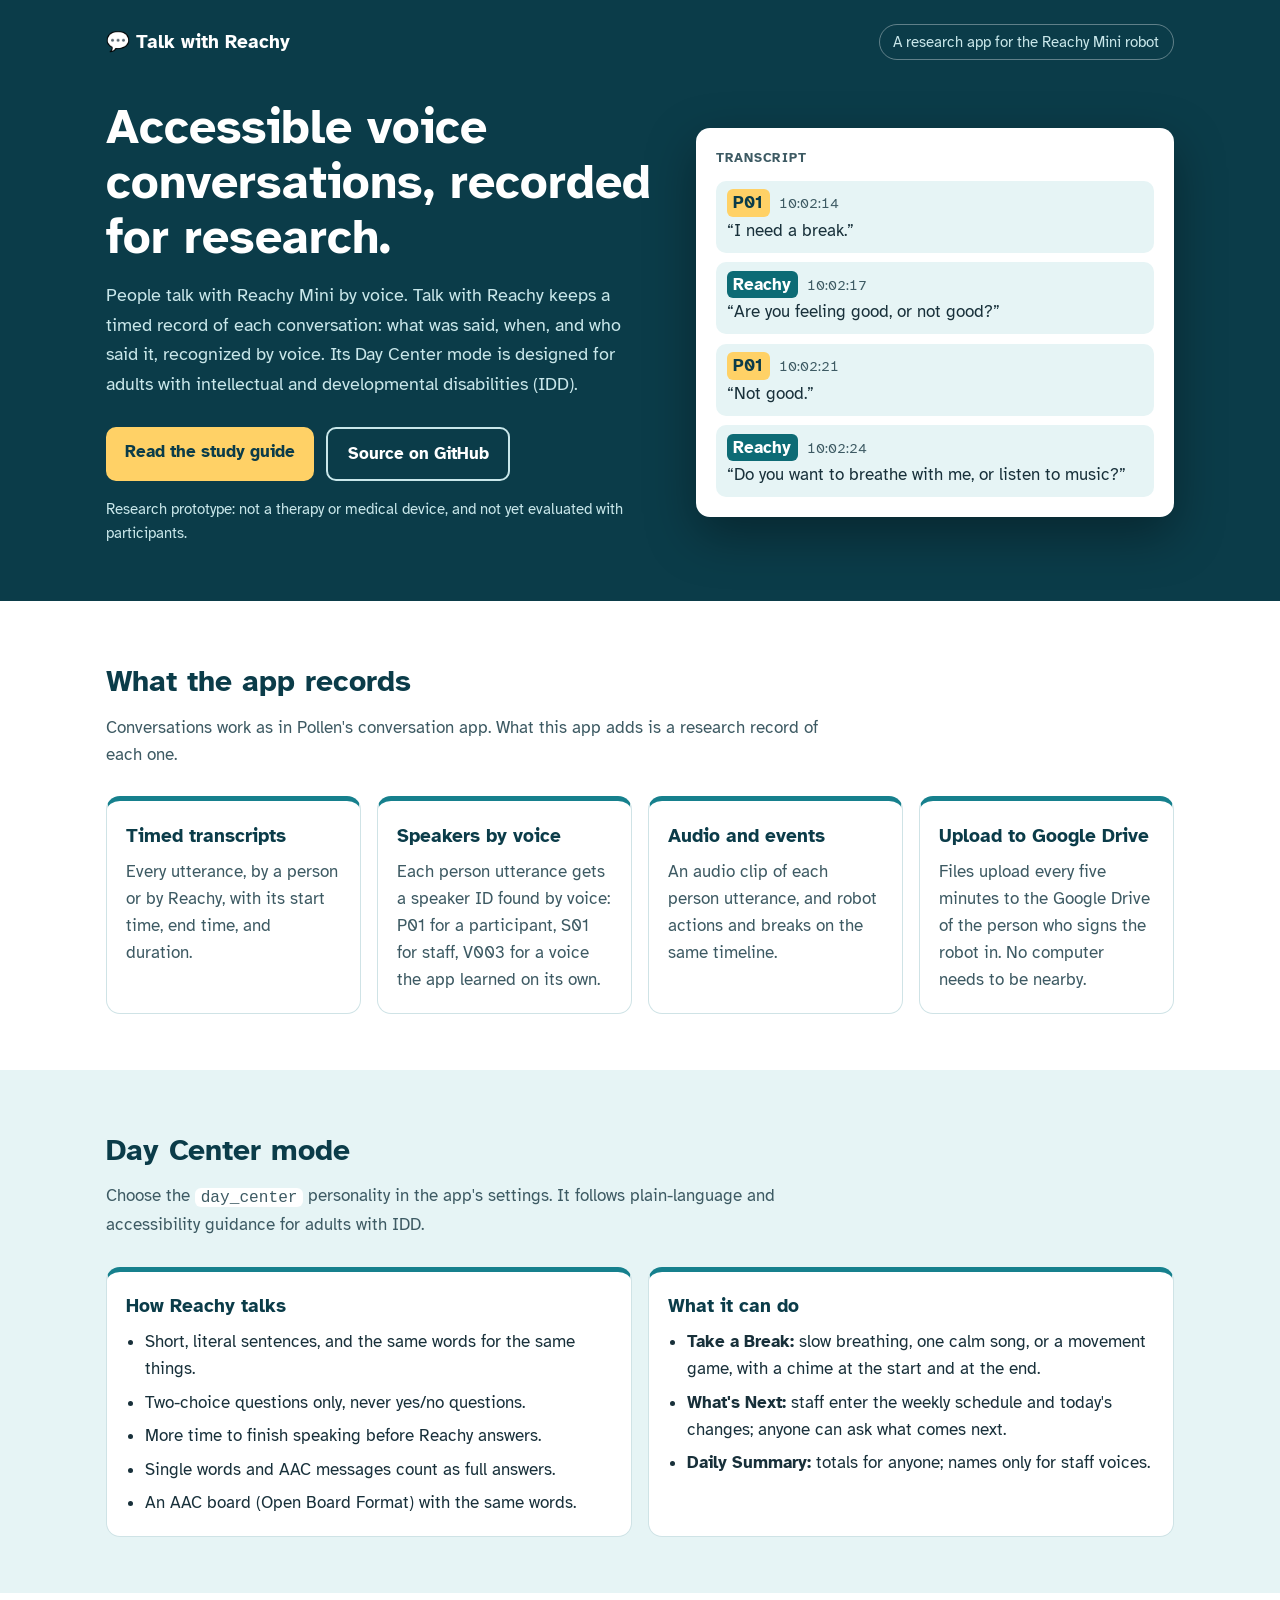
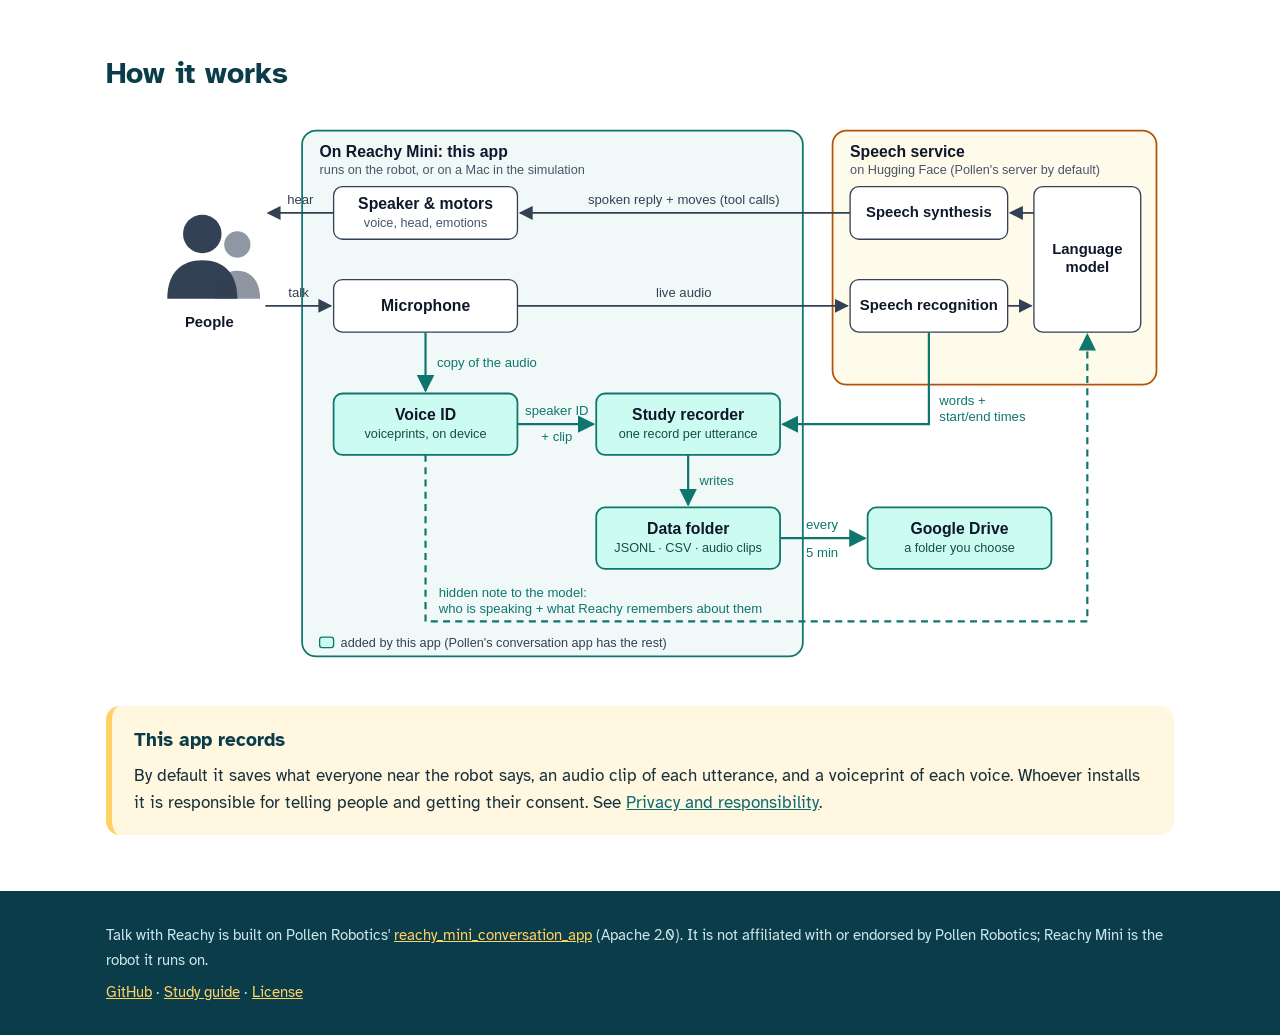
==== index.html @ 26adfe47 "Give Talk with Reachy its own look and describe its Day Center mode - The Hugging Face Space page wa" ====
<!doctype html>
<html lang="en">

<head>
	<meta charset="utf-8" />
	<meta name="viewport" content="width=device-width, initial-scale=1" />
	<meta name="description" content="Talk with Reachy: a research app for Reachy Mini that records timed, speaker-labeled conversations, with an accessible Day Center mode for adults with intellectual and developmental disabilities." />
	<title>Talk with Reachy</title>
	<link rel="preconnect" href="https://fonts.googleapis.com">
	<link rel="preconnect" href="https://fonts.gstatic.com" crossorigin>
	<link href="https://fonts.googleapis.com/css2?family=Atkinson+Hyperlegible:wght@400;700&amp;display=swap" rel="stylesheet">
	<link rel="stylesheet" href="style.css" />
</head>

<body>
	<header class="hero">
		<div class="wrap">
			<div class="topline">
				<span class="brand"><span aria-hidden="true">💬</span> Talk with Reachy</span>
				<span class="pill">A research app for the Reachy Mini robot</span>
			</div>
			<div class="hero-grid">
				<div>
					<h1>Accessible voice conversations, recorded for research.</h1>
					<p class="lede">
						People talk with Reachy Mini by voice. Talk with Reachy keeps a timed record of each conversation:
						what was said, when, and who said it, recognized by voice. Its Day Center mode is designed for adults
						with intellectual and developmental disabilities (IDD).
					</p>
					<div class="actions">
						<a class="btn primary" href="https://github.com/renkaima/talk_with_reachy/blob/main/STUDY_SETUP.md" target="_blank" rel="noopener">Read the study guide</a>
						<a class="btn ghost" href="https://github.com/renkaima/talk_with_reachy" target="_blank" rel="noopener">Source on GitHub</a>
					</div>
					<p class="note">Research prototype: not a therapy or medical device, and not yet evaluated with participants.</p>
				</div>
				<figure class="transcript" aria-label="Example of a timed, speaker-labeled transcript">
					<figcaption>Transcript</figcaption>
					<ol>
						<li><span class="who person">P01</span><span class="time">10:02:14</span><q>I need a break.</q></li>
						<li><span class="who reachy">Reachy</span><span class="time">10:02:17</span><q>Are you feeling good, or not good?</q></li>
						<li><span class="who person">P01</span><span class="time">10:02:21</span><q>Not good.</q></li>
						<li><span class="who reachy">Reachy</span><span class="time">10:02:24</span><q>Do you want to breathe with me, or listen to music?</q></li>
					</ol>
				</figure>
			</div>
		</div>
	</header>

	<main>
		<section class="section">
			<div class="wrap">
				<h2>What the app records</h2>
				<p class="intro">Conversations work as in Pollen's conversation app. What this app adds is a research record of each one.</p>
				<div class="cards">
					<article class="card">
						<h3>Timed transcripts</h3>
						<p>Every utterance, by a person or by Reachy, with its start time, end time, and duration.</p>
					</article>
					<article class="card">
						<h3>Speakers by voice</h3>
						<p>Each person utterance gets a speaker ID found by voice: P01 for a participant, S01 for staff, V003 for a voice the app learned on its own.</p>
					</article>
					<article class="card">
						<h3>Audio and events</h3>
						<p>An audio clip of each person utterance, and robot actions and breaks on the same timeline.</p>
					</article>
					<article class="card">
						<h3>Upload to Google Drive</h3>
						<p>Files upload every five minutes to the Google Drive of the person who signs the robot in. No computer needs to be nearby.</p>
					</article>
				</div>
			</div>
		</section>

		<section class="section tinted">
			<div class="wrap">
				<h2>Day Center mode</h2>
				<p class="intro">Choose the <code>day_center</code> personality in the app's settings. It follows plain-language and accessibility guidance for adults with IDD.</p>
				<div class="two-col">
					<div class="card">
						<h3>How Reachy talks</h3>
						<ul>
							<li>Short, literal sentences, and the same words for the same things.</li>
							<li>Two-choice questions only, never yes/no questions.</li>
							<li>More time to finish speaking before Reachy answers.</li>
							<li>Single words and AAC messages count as full answers.</li>
							<li>An AAC board (Open Board Format) with the same words.</li>
						</ul>
					</div>
					<div class="card">
						<h3>What it can do</h3>
						<ul>
							<li><strong>Take a Break:</strong> slow breathing, one calm song, or a movement game, with a chime at the start and at the end.</li>
							<li><strong>What's Next:</strong> staff enter the weekly schedule and today's changes; anyone can ask what comes next.</li>
							<li><strong>Daily Summary:</strong> totals for anyone; names only for staff voices.</li>
						</ul>
					</div>
				</div>
			</div>
		</section>

		<section class="section">
			<div class="wrap">
				<h2>How it works</h2>
				<img class="figure" src="docs/readme/how_it_works.svg" alt="Speech goes from the robot's microphone to a speech service that recognizes it, answers with a language model, and speaks the reply through Reachy. The app on the robot keeps a copy of the audio, identifies the speaker by voice, writes one record per utterance, and uploads the data folder to Google Drive every five minutes.">
				<div class="notice">
					<h3>This app records</h3>
					<p>By default it saves what everyone near the robot says, an audio clip of each utterance, and a voiceprint of each voice. Whoever installs it is responsible for telling people and getting their consent. See <a href="https://github.com/renkaima/talk_with_reachy#privacy-and-responsibility" target="_blank" rel="noopener">Privacy and responsibility</a>.</p>
				</div>
			</div>
		</section>
	</main>

	<footer class="footer">
		<div class="wrap">
			<p>Talk with Reachy is built on Pollen Robotics' <a href="https://github.com/pollen-robotics/reachy_mini_conversation_app" target="_blank" rel="noopener">reachy_mini_conversation_app</a> (Apache 2.0). It is not affiliated with or endorsed by Pollen Robotics; Reachy Mini is the robot it runs on.</p>
			<p><a href="https://github.com/renkaima/talk_with_reachy" target="_blank" rel="noopener">GitHub</a> · <a href="https://github.com/renkaima/talk_with_reachy/blob/main/STUDY_SETUP.md" target="_blank" rel="noopener">Study guide</a> · <a href="https://github.com/renkaima/talk_with_reachy/blob/main/LICENSE" target="_blank" rel="noopener">License</a></p>
		</div>
	</footer>
</body>

</html>
---- style.css ----
/* Hugging Face Space landing page; application UI styles live under src/. */
/* Palette shared with docs/readme/banner.svg: deep teal, teal, warm yellow. */
:root {
	--ink: #0b3c49;
	--teal: #16808d;
	--teal-dark: #0d6b75;
	--yellow: #ffd166;
	--mist: #e6f4f5;
	--paper: #ffffff;
	--text: #18303a;
	--text-soft: #3d5a63;
	--on-ink: #ffffff;
	--on-ink-soft: #c9e7ea;
	--radius: 14px;
	font-family: "Atkinson Hyperlegible", system-ui, -apple-system, "Segoe UI", sans-serif;
}

* {
	box-sizing: border-box;
	margin: 0;
	padding: 0;
}

body {
	background: var(--paper);
	color: var(--text);
	font-size: 1.0625rem;
	line-height: 1.6;
}

a {
	color: var(--teal-dark);
}

a:focus-visible,
.btn:focus-visible {
	outline: 3px solid var(--yellow);
	outline-offset: 3px;
}

code {
	background: var(--paper);
	border-radius: 6px;
	padding: 0.05em 0.35em;
	font-size: 0.95em;
}

.wrap {
	max-width: 1100px;
	margin: 0 auto;
	padding: 0 16px;
}

/* Hero */

.hero {
	background: var(--ink);
	color: var(--on-ink);
	padding: 1.5rem 0 3.5rem;
}

.topline {
	display: flex;
	flex-wrap: wrap;
	align-items: center;
	justify-content: space-between;
	gap: 0.75rem;
	margin-bottom: 2.5rem;
}

.brand {
	font-weight: 700;
	font-size: 1.2rem;
}

.pill {
	border: 1px solid rgba(255, 255, 255, 0.35);
	border-radius: 999px;
	padding: 0.3rem 0.85rem;
	color: var(--on-ink-soft);
	font-size: 0.95rem;
}

.hero-grid {
	display: grid;
	grid-template-columns: 1.15fr 1fr;
	gap: 2.5rem;
	align-items: center;
}

h1 {
	font-size: clamp(2rem, 4.2vw, 3rem);
	line-height: 1.15;
	margin-bottom: 1rem;
}

.lede {
	color: var(--on-ink-soft);
	font-size: 1.15rem;
	max-width: 38rem;
}

.actions {
	display: flex;
	flex-wrap: wrap;
	gap: 0.75rem;
	margin: 1.75rem 0 1rem;
}

.btn {
	display: inline-block;
	border-radius: 10px;
	padding: 0.7rem 1.2rem;
	font-weight: 700;
	text-decoration: none;
}

.btn.primary {
	background: var(--yellow);
	color: var(--ink);
}

.btn.ghost {
	border: 2px solid var(--on-ink-soft);
	color: var(--on-ink);
}

.note {
	color: var(--on-ink-soft);
	font-size: 0.95rem;
}

/* Example transcript */

.transcript {
	background: var(--paper);
	color: var(--text);
	border-radius: var(--radius);
	padding: 1.25rem;
	box-shadow: 0 18px 50px rgba(0, 0, 0, 0.35);
}

.transcript figcaption {
	font-weight: 700;
	color: var(--text-soft);
	text-transform: uppercase;
	letter-spacing: 0.06em;
	font-size: 0.8rem;
	margin-bottom: 0.75rem;
}

.transcript ol {
	list-style: none;
	display: grid;
	gap: 0.6rem;
}

.transcript li {
	display: grid;
	grid-template-columns: auto 1fr;
	column-gap: 0.6rem;
	align-items: baseline;
	padding: 0.55rem 0.7rem;
	border-radius: 10px;
	background: var(--mist);
}

.transcript q {
	grid-column: 1 / -1;
	quotes: "\201C" "\201D";
}

.who {
	font-weight: 700;
	border-radius: 6px;
	padding: 0 0.4rem;
}

.who.person {
	background: var(--yellow);
	color: var(--ink);
}

.who.reachy {
	background: var(--teal-dark);
	color: var(--on-ink);
}

.time {
	color: var(--text-soft);
	font-variant-numeric: tabular-nums;
	font-size: 0.9rem;
}

/* Sections */

.section {
	padding: 3.5rem 0;
}

.section.tinted {
	background: var(--mist);
}

h2 {
	color: var(--ink);
	font-size: 1.9rem;
	margin-bottom: 0.5rem;
}

h3 {
	color: var(--ink);
	font-size: 1.2rem;
	margin-bottom: 0.4rem;
}

.intro {
	color: var(--text-soft);
	max-width: 46rem;
	margin-bottom: 1.75rem;
}

.cards {
	display: grid;
	grid-template-columns: repeat(4, 1fr);
	gap: 1rem;
}

.two-col {
	display: grid;
	grid-template-columns: 1fr 1fr;
	gap: 1rem;
}

.card {
	background: var(--paper);
	border: 1px solid #cfe3e6;
	border-top: 5px solid var(--teal);
	border-radius: var(--radius);
	padding: 1.2rem;
}

.card p {
	color: var(--text-soft);
}

.card ul {
	padding-left: 1.2rem;
	display: grid;
	gap: 0.4rem;
}

.figure {
	display: block;
	width: 100%;
	height: auto;
	margin: 1rem 0 2rem;
}

.notice {
	background: #fff7e0;
	border-left: 6px solid var(--yellow);
	border-radius: var(--radius);
	padding: 1.2rem 1.4rem;
}

/* Footer */

.footer {
	background: var(--ink);
	color: var(--on-ink-soft);
	padding: 2rem 0;
	font-size: 0.95rem;
}

.footer p + p {
	margin-top: 0.5rem;
}

.footer a {
	color: var(--yellow);
}

/* Phones and narrow windows */

@media (max-width: 900px) {
	.hero-grid,
	.two-col {
		grid-template-columns: 1fr;
	}

	.cards {
		grid-template-columns: repeat(2, 1fr);
	}
}

@media (max-width: 560px) {
	.cards {
		grid-template-columns: 1fr;
	}
}
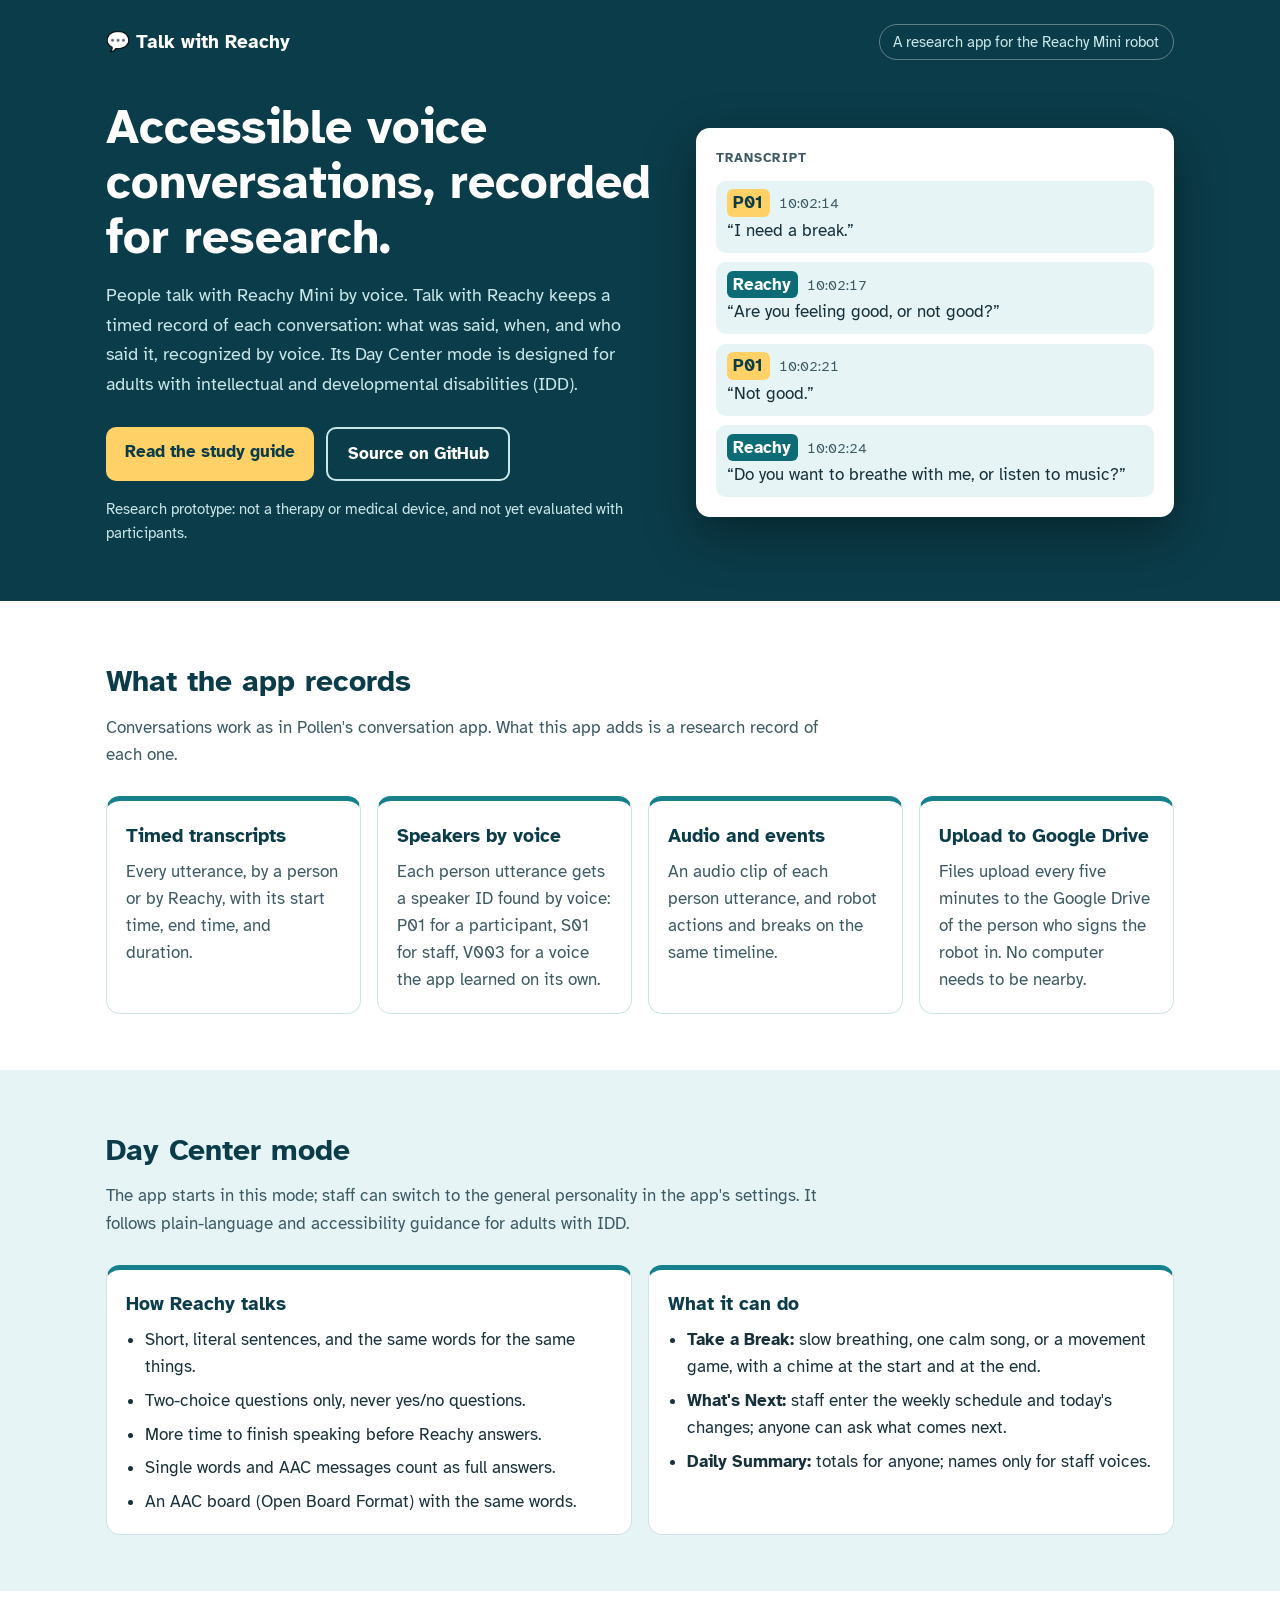
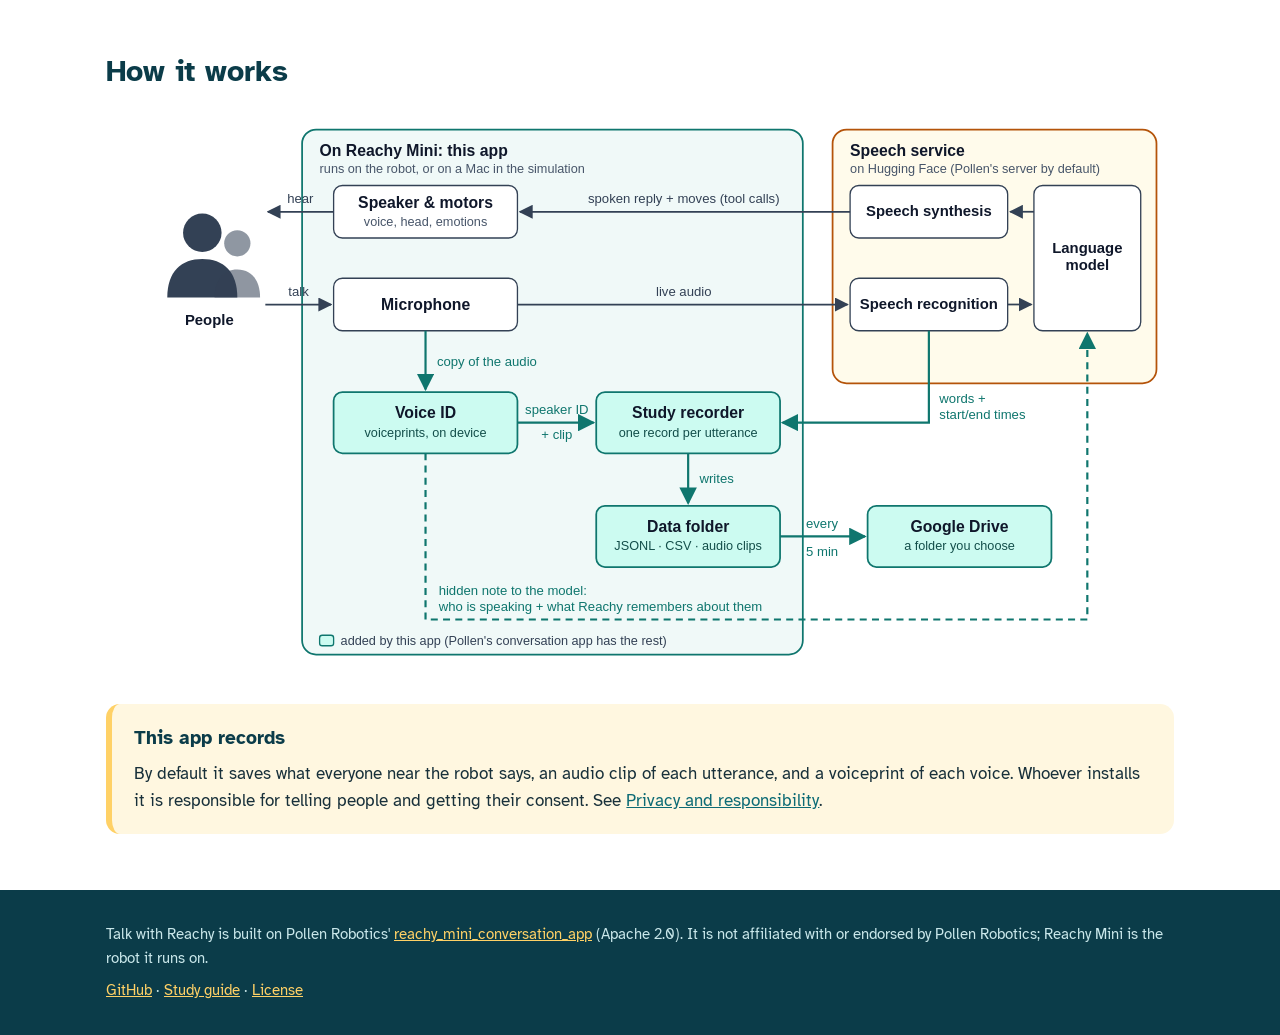
==== commit 2bd803a8: "Start in the Day Center mode, and let the robot start the app itself - With no personality saved, th" ====
--- a/index.html
+++ b/index.html
@@ -75,7 +75,7 @@
 		<section class="section tinted">
 			<div class="wrap">
 				<h2>Day Center mode</h2>
-				<p class="intro">Choose the <code>day_center</code> personality in the app's settings. It follows plain-language and accessibility guidance for adults with IDD.</p>
+				<p class="intro">The app starts in this mode; staff can switch to the general personality in the app's settings. It follows plain-language and accessibility guidance for adults with IDD.</p>
 				<div class="two-col">
 					<div class="card">
 						<h3>How Reachy talks</h3>
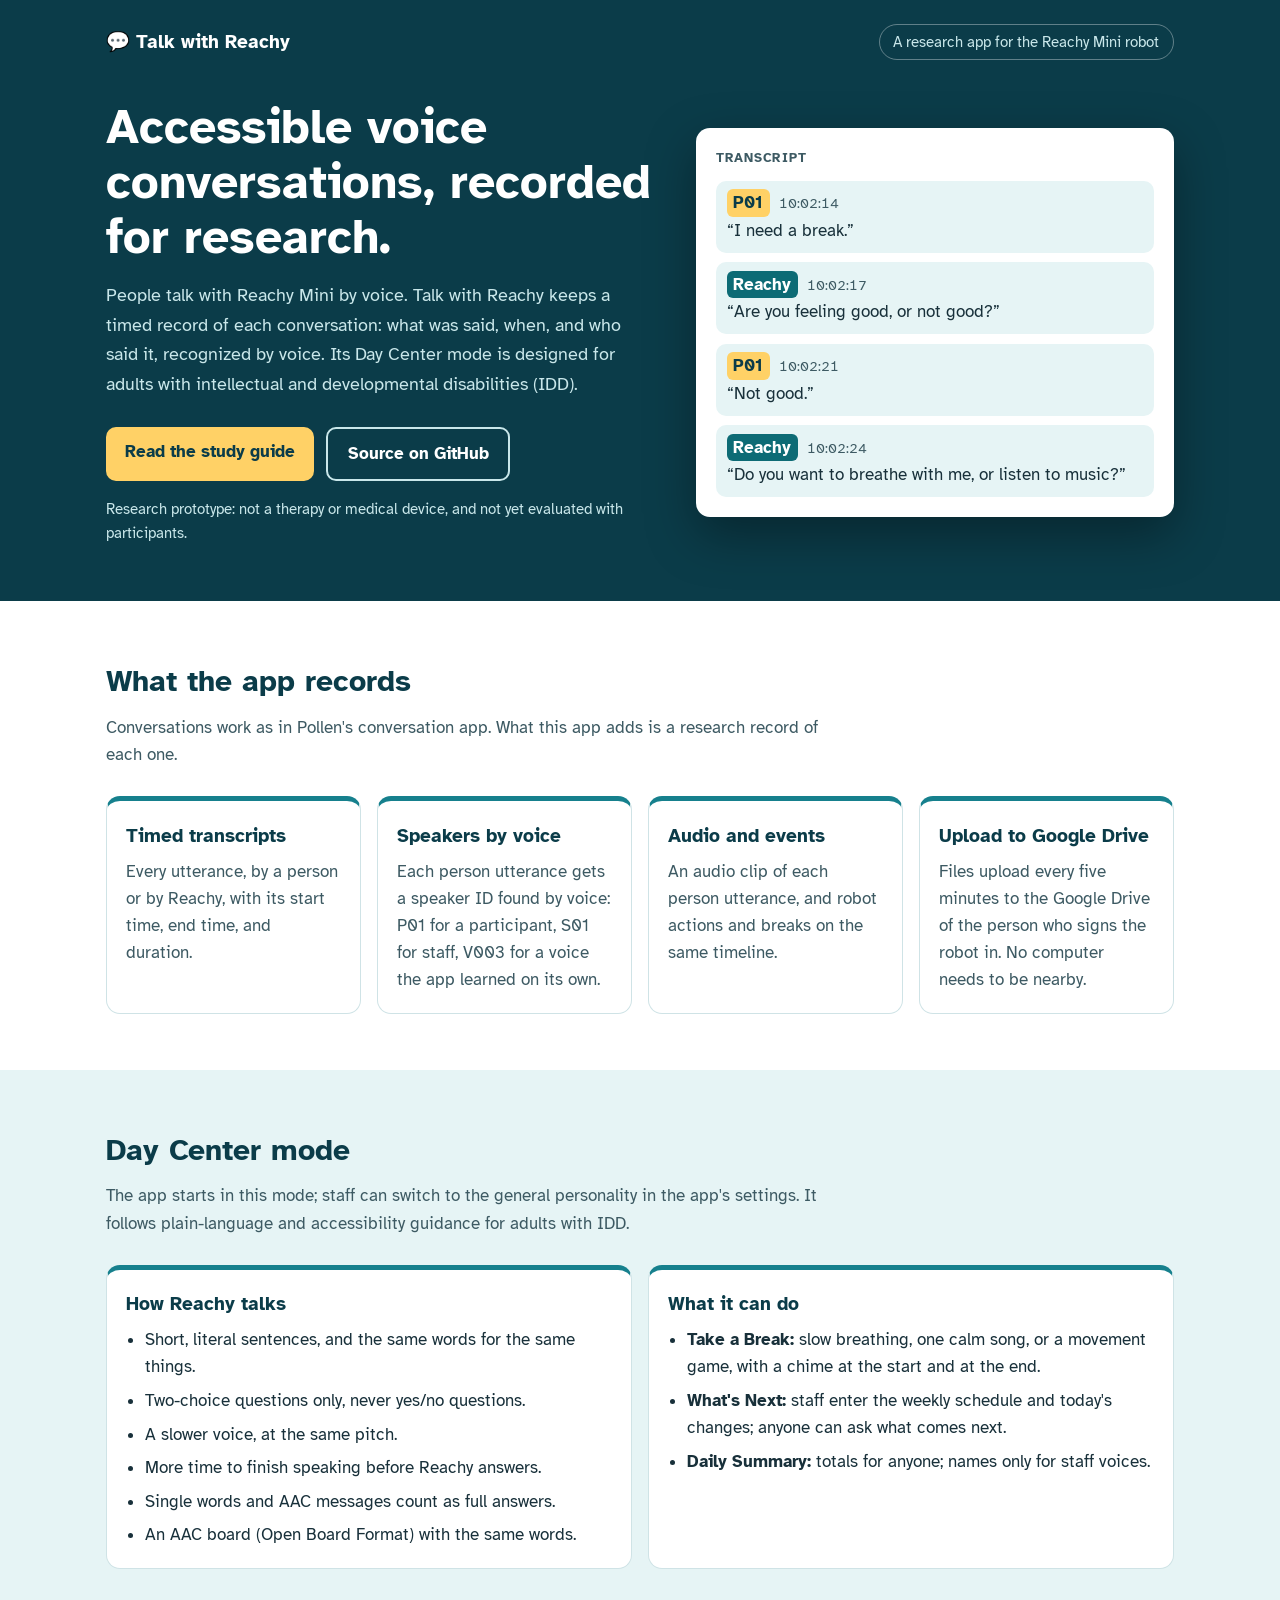
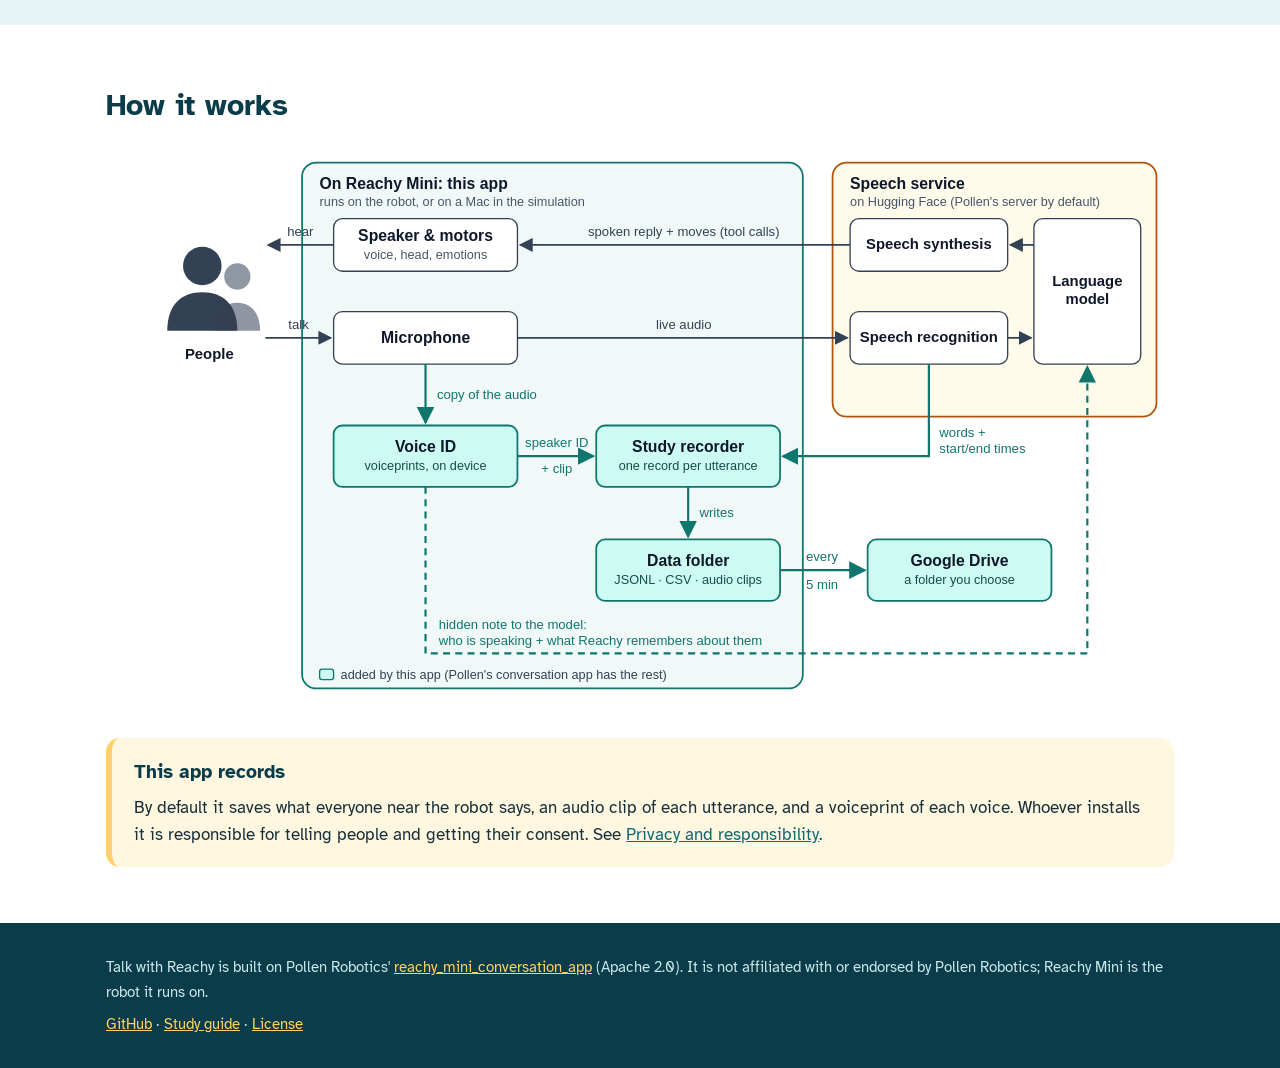
==== commit 414015dc: "Slow Reachy's voice, keep it from going silent, and simplify its words Feedback from a simulation te" ====
--- a/index.html
+++ b/index.html
@@ -82,6 +82,7 @@
 						<ul>
 							<li>Short, literal sentences, and the same words for the same things.</li>
 							<li>Two-choice questions only, never yes/no questions.</li>
+							<li>A slower voice, at the same pitch.</li>
 							<li>More time to finish speaking before Reachy answers.</li>
 							<li>Single words and AAC messages count as full answers.</li>
 							<li>An AAC board (Open Board Format) with the same words.</li>
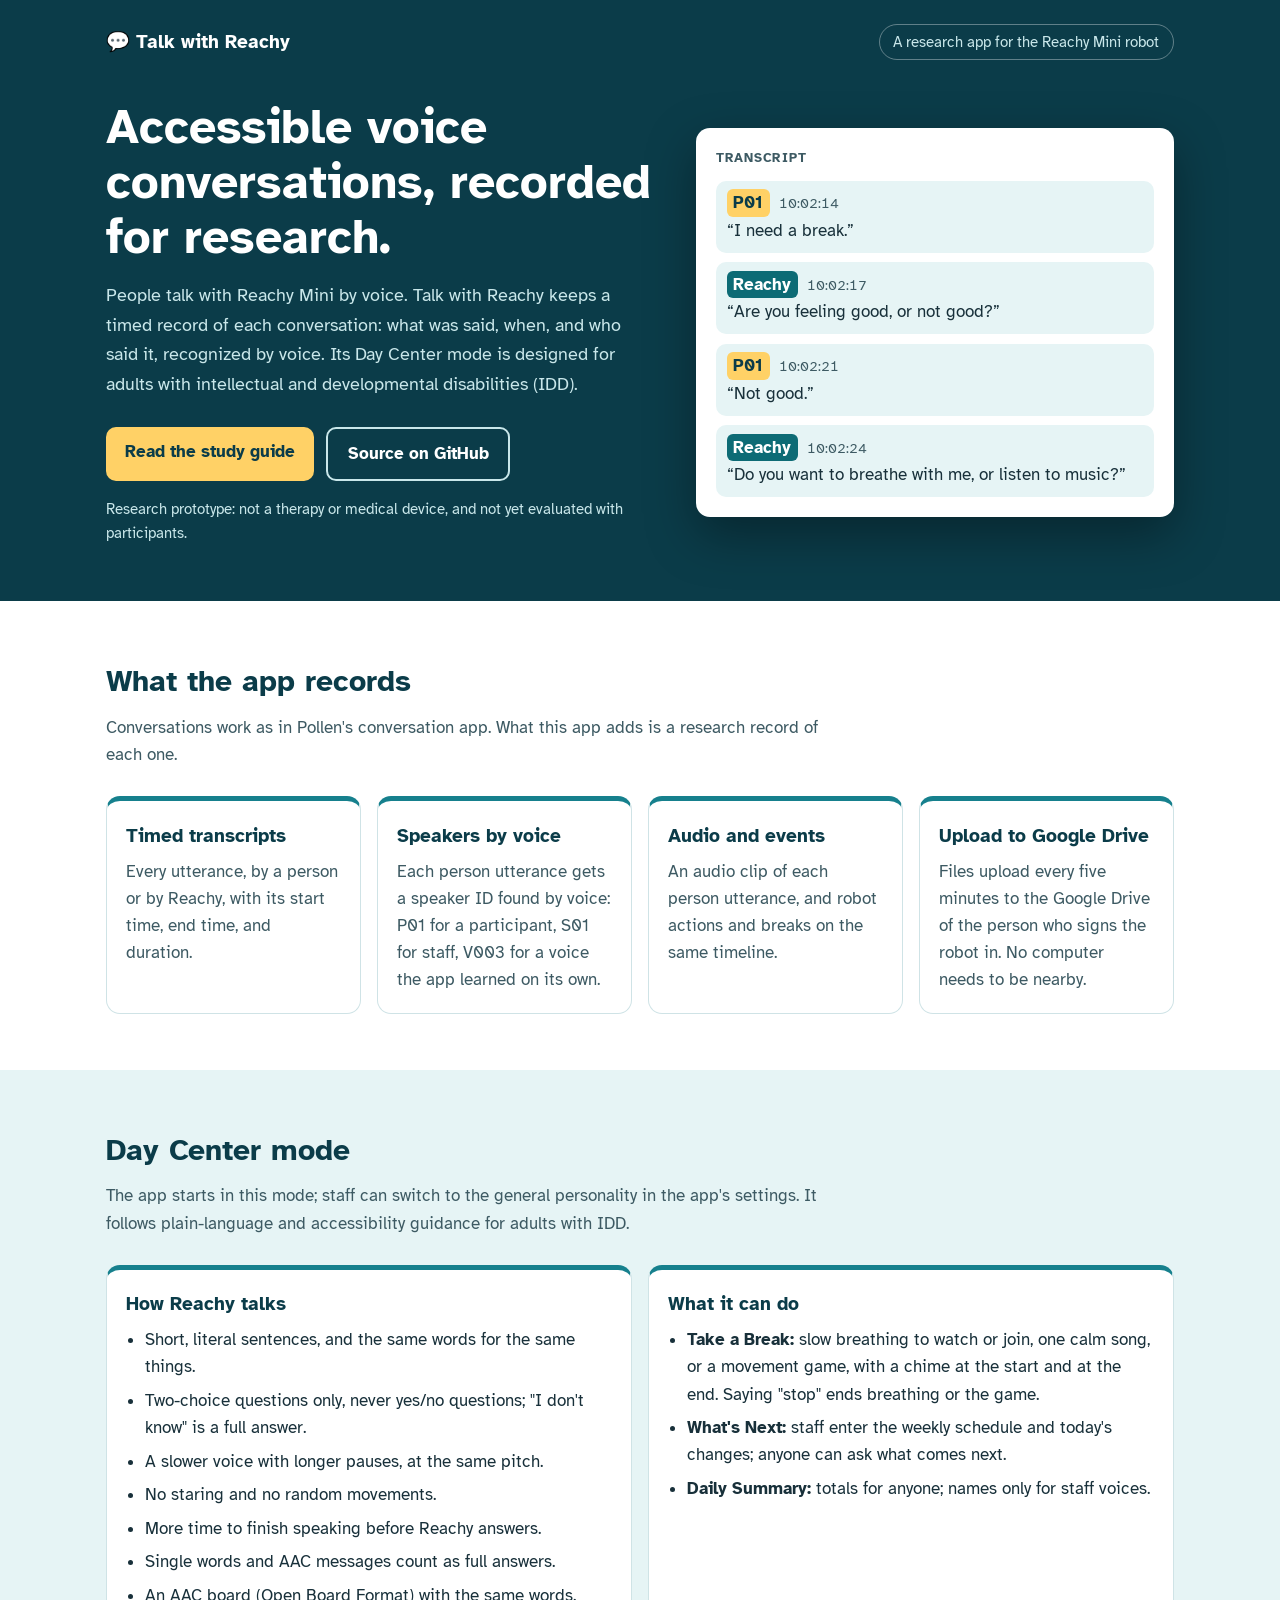
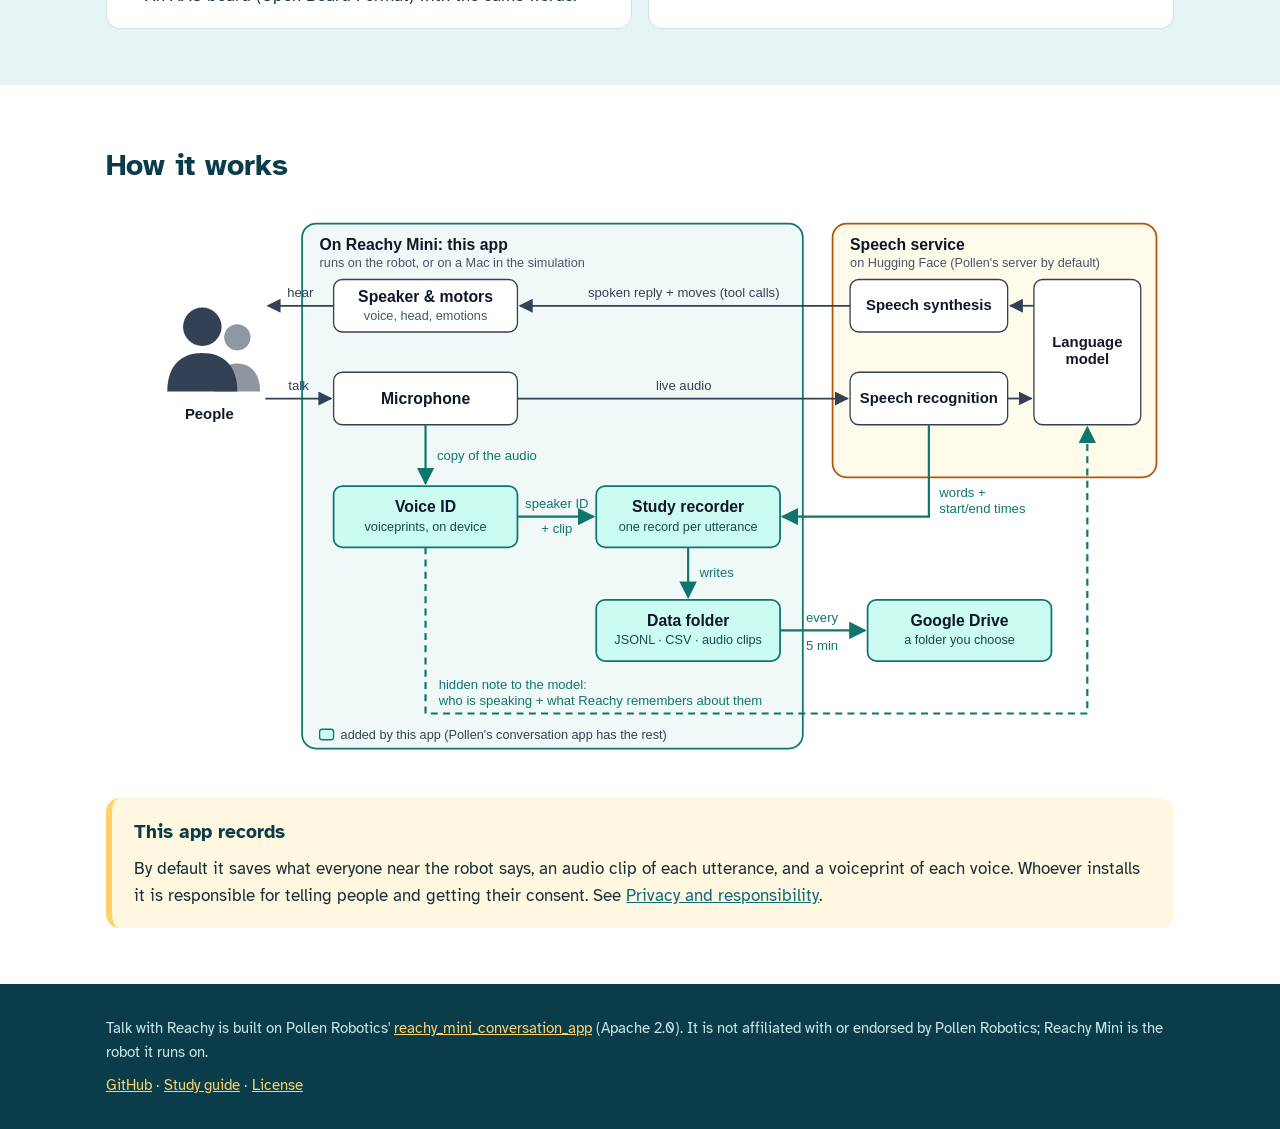
==== commit 0ad1860c: "Version 1.3.4: Day Center changes for autistic people and people with IDD A literature check of the " ====
--- a/index.html
+++ b/index.html
@@ -81,8 +81,9 @@
 						<h3>How Reachy talks</h3>
 						<ul>
 							<li>Short, literal sentences, and the same words for the same things.</li>
-							<li>Two-choice questions only, never yes/no questions.</li>
-							<li>A slower voice, at the same pitch.</li>
+							<li>Two-choice questions only, never yes/no questions; "I don't know" is a full answer.</li>
+							<li>A slower voice with longer pauses, at the same pitch.</li>
+							<li>No staring and no random movements.</li>
 							<li>More time to finish speaking before Reachy answers.</li>
 							<li>Single words and AAC messages count as full answers.</li>
 							<li>An AAC board (Open Board Format) with the same words.</li>
@@ -91,7 +92,7 @@
 					<div class="card">
 						<h3>What it can do</h3>
 						<ul>
-							<li><strong>Take a Break:</strong> slow breathing, one calm song, or a movement game, with a chime at the start and at the end.</li>
+							<li><strong>Take a Break:</strong> slow breathing to watch or join, one calm song, or a movement game, with a chime at the start and at the end. Saying "stop" ends breathing or the game.</li>
 							<li><strong>What's Next:</strong> staff enter the weekly schedule and today's changes; anyone can ask what comes next.</li>
 							<li><strong>Daily Summary:</strong> totals for anyone; names only for staff voices.</li>
 						</ul>
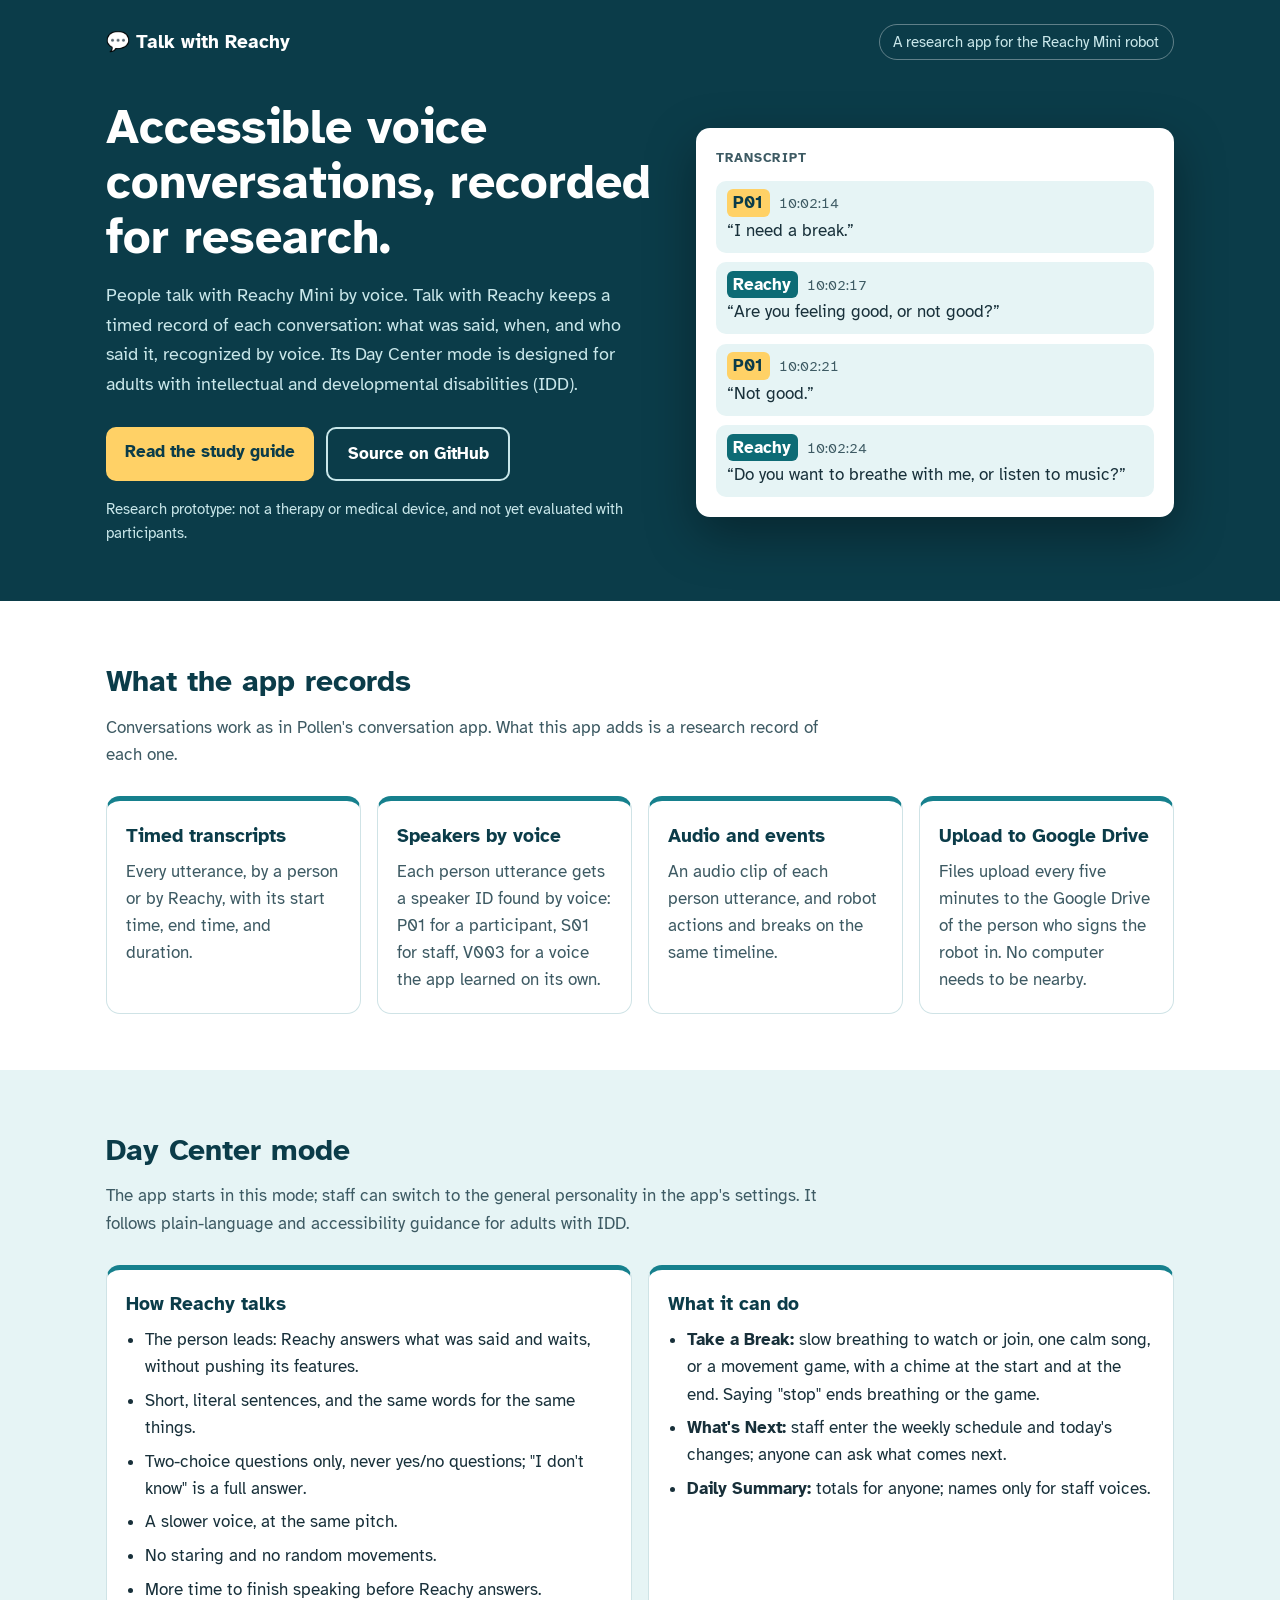
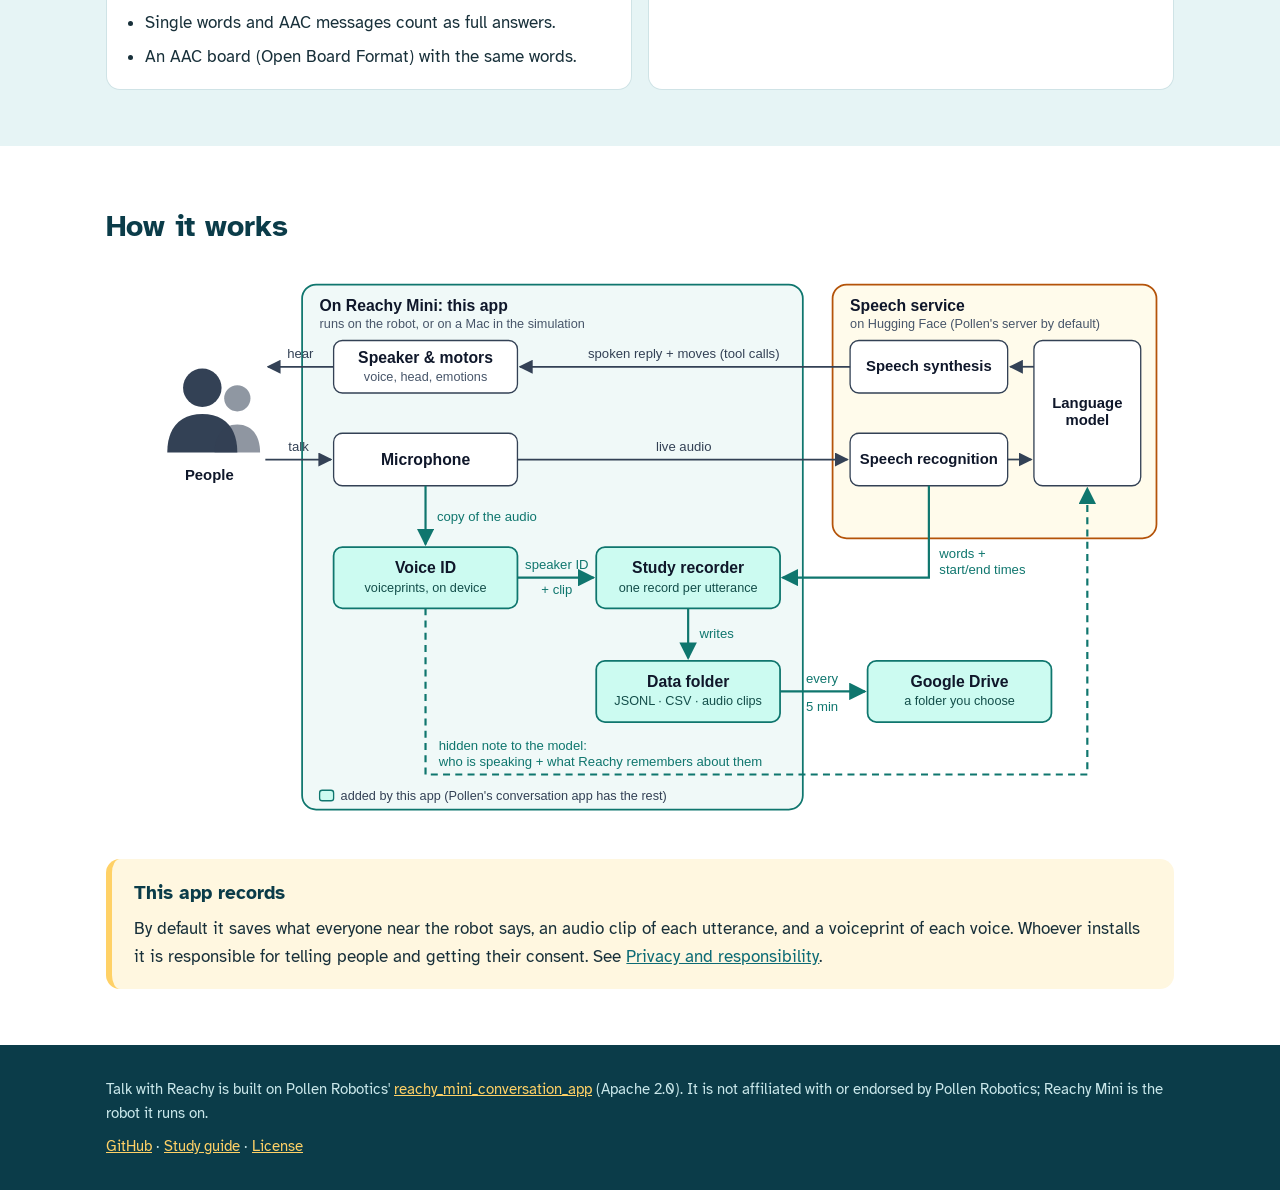
==== commit bd156854: "Version 1.3.5: let the person lead, and a slower, steadier voice After a simulation test of 1.3.4:  " ====
--- a/index.html
+++ b/index.html
@@ -80,9 +80,10 @@
 					<div class="card">
 						<h3>How Reachy talks</h3>
 						<ul>
+							<li>The person leads: Reachy answers what was said and waits, without pushing its features.</li>
 							<li>Short, literal sentences, and the same words for the same things.</li>
 							<li>Two-choice questions only, never yes/no questions; "I don't know" is a full answer.</li>
-							<li>A slower voice with longer pauses, at the same pitch.</li>
+							<li>A slower voice, at the same pitch.</li>
 							<li>No staring and no random movements.</li>
 							<li>More time to finish speaking before Reachy answers.</li>
 							<li>Single words and AAC messages count as full answers.</li>
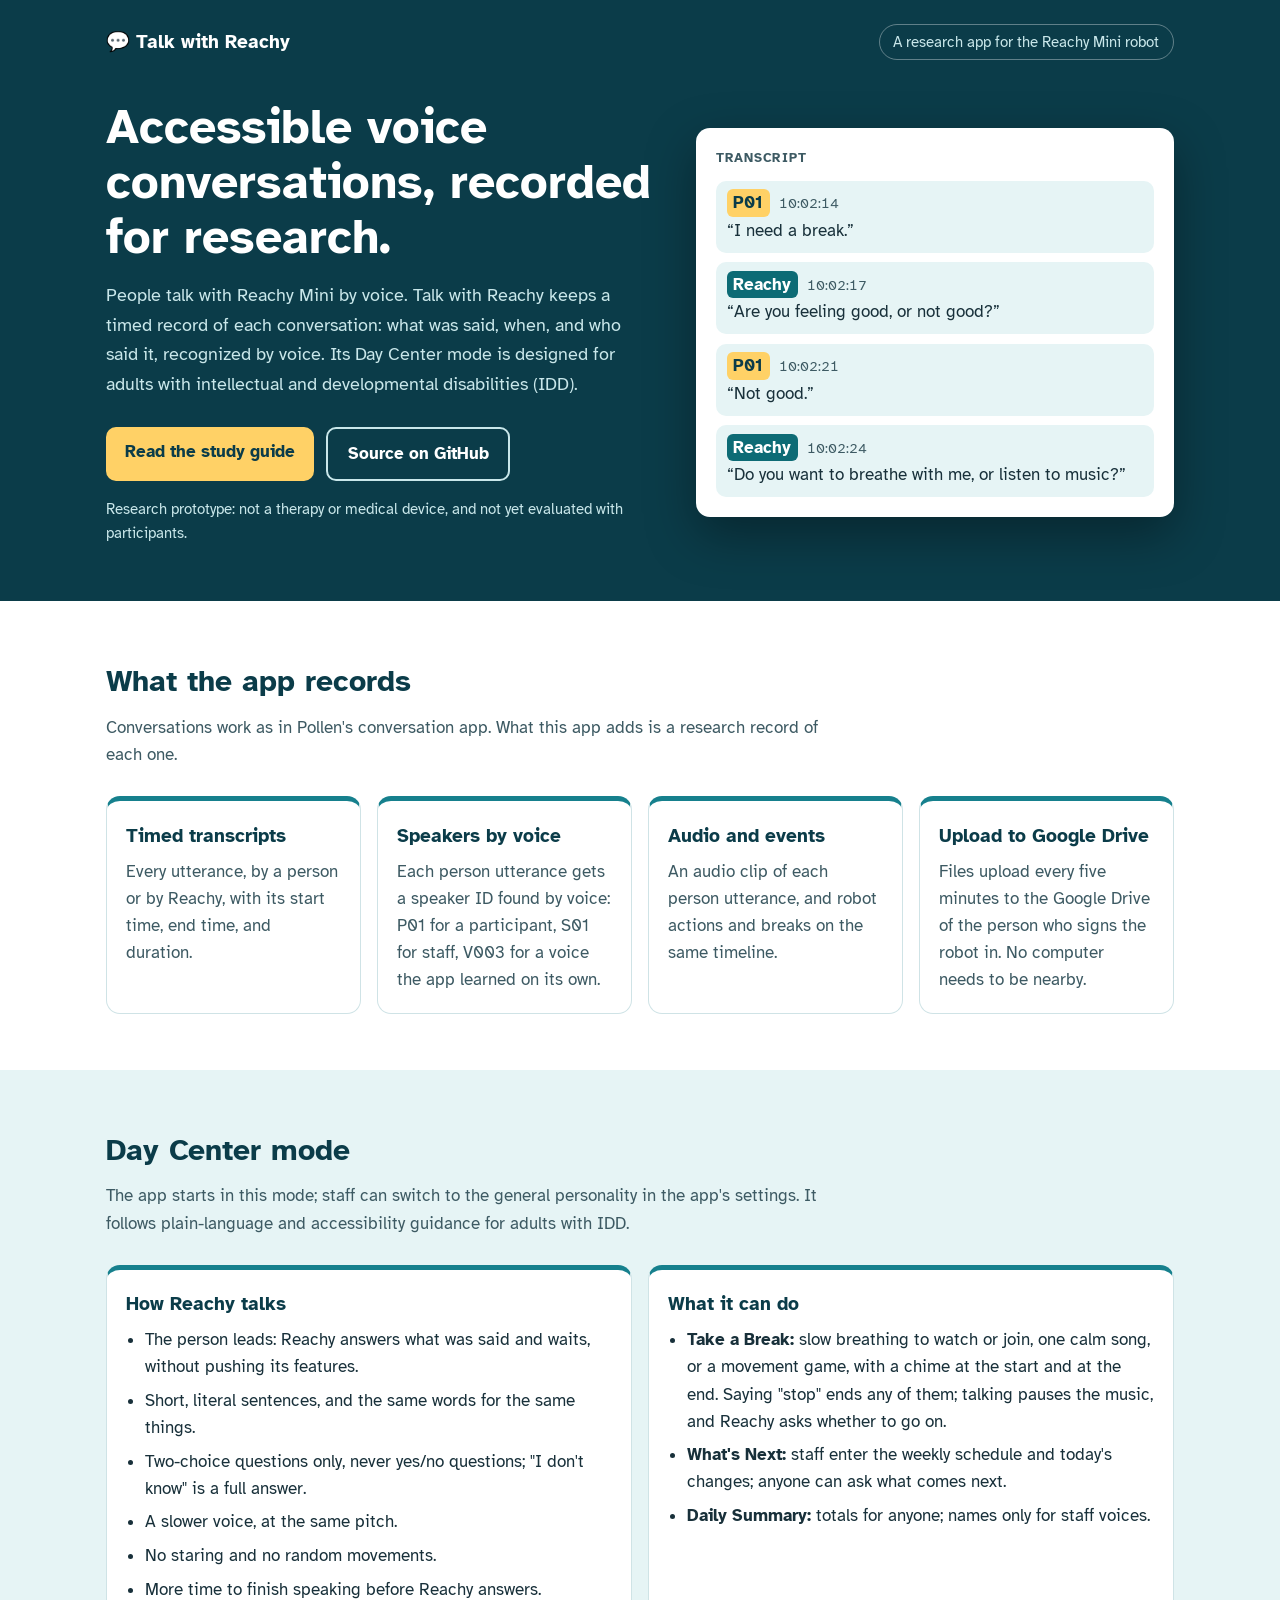
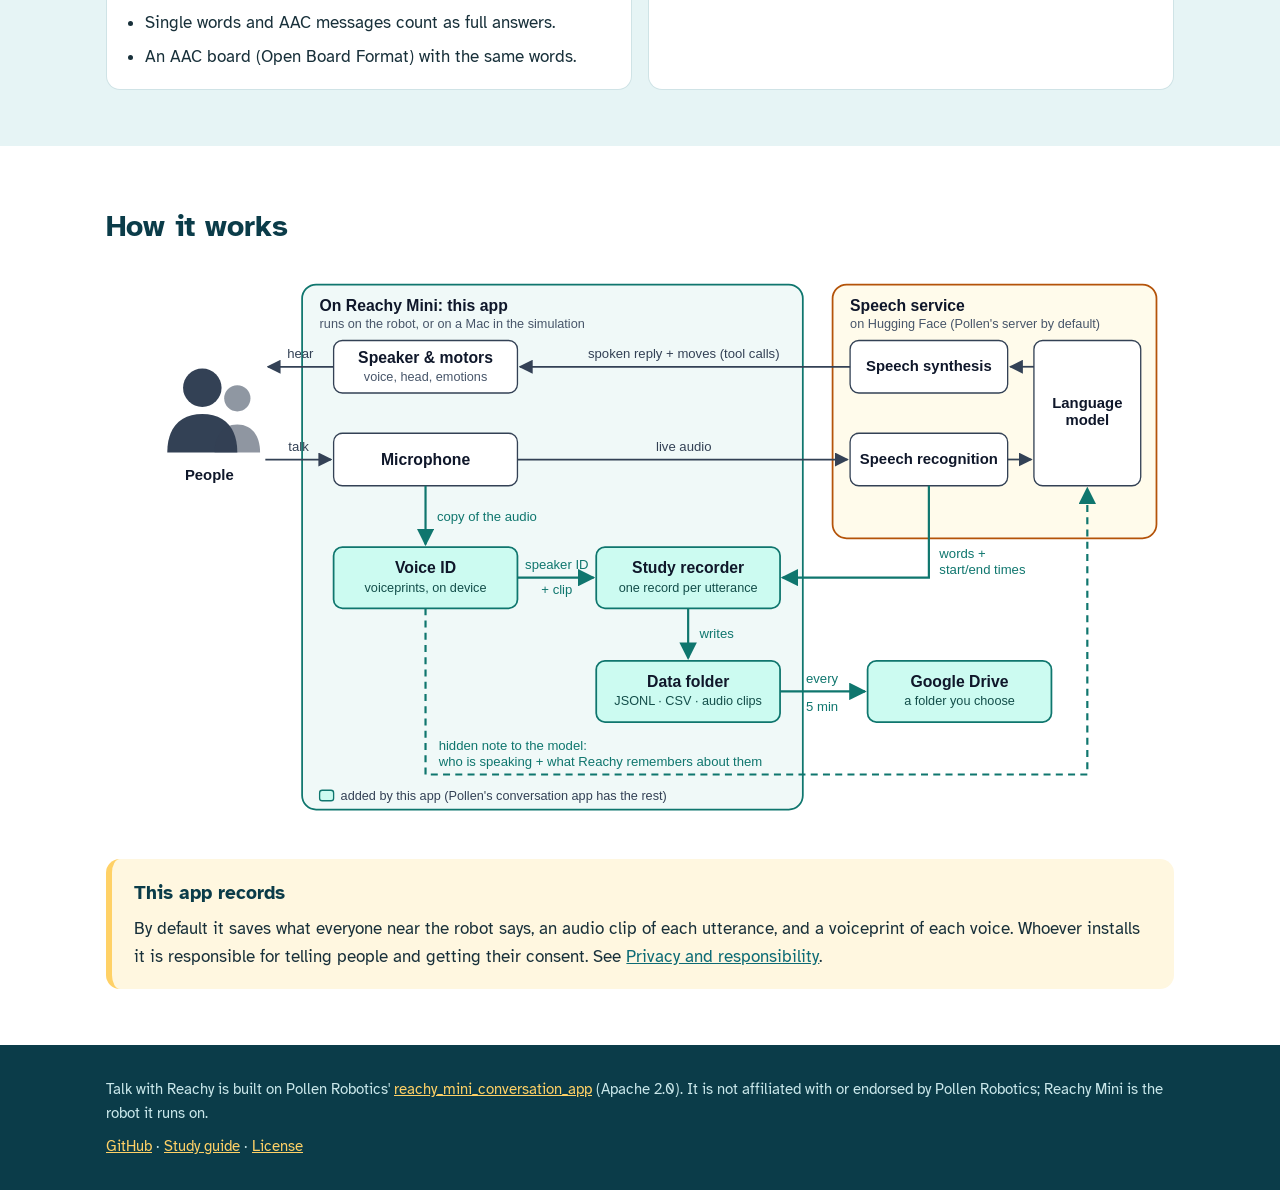
==== commit 6b7e6557: "Version 1.3.7: keep listening during the break music Before, the microphone was muted while Take a B" ====
--- a/index.html
+++ b/index.html
@@ -93,7 +93,7 @@
 					<div class="card">
 						<h3>What it can do</h3>
 						<ul>
-							<li><strong>Take a Break:</strong> slow breathing to watch or join, one calm song, or a movement game, with a chime at the start and at the end. Saying "stop" ends breathing or the game.</li>
+							<li><strong>Take a Break:</strong> slow breathing to watch or join, one calm song, or a movement game, with a chime at the start and at the end. Saying "stop" ends any of them; talking pauses the music, and Reachy asks whether to go on.</li>
 							<li><strong>What's Next:</strong> staff enter the weekly schedule and today's changes; anyone can ask what comes next.</li>
 							<li><strong>Daily Summary:</strong> totals for anyone; names only for staff voices.</li>
 						</ul>
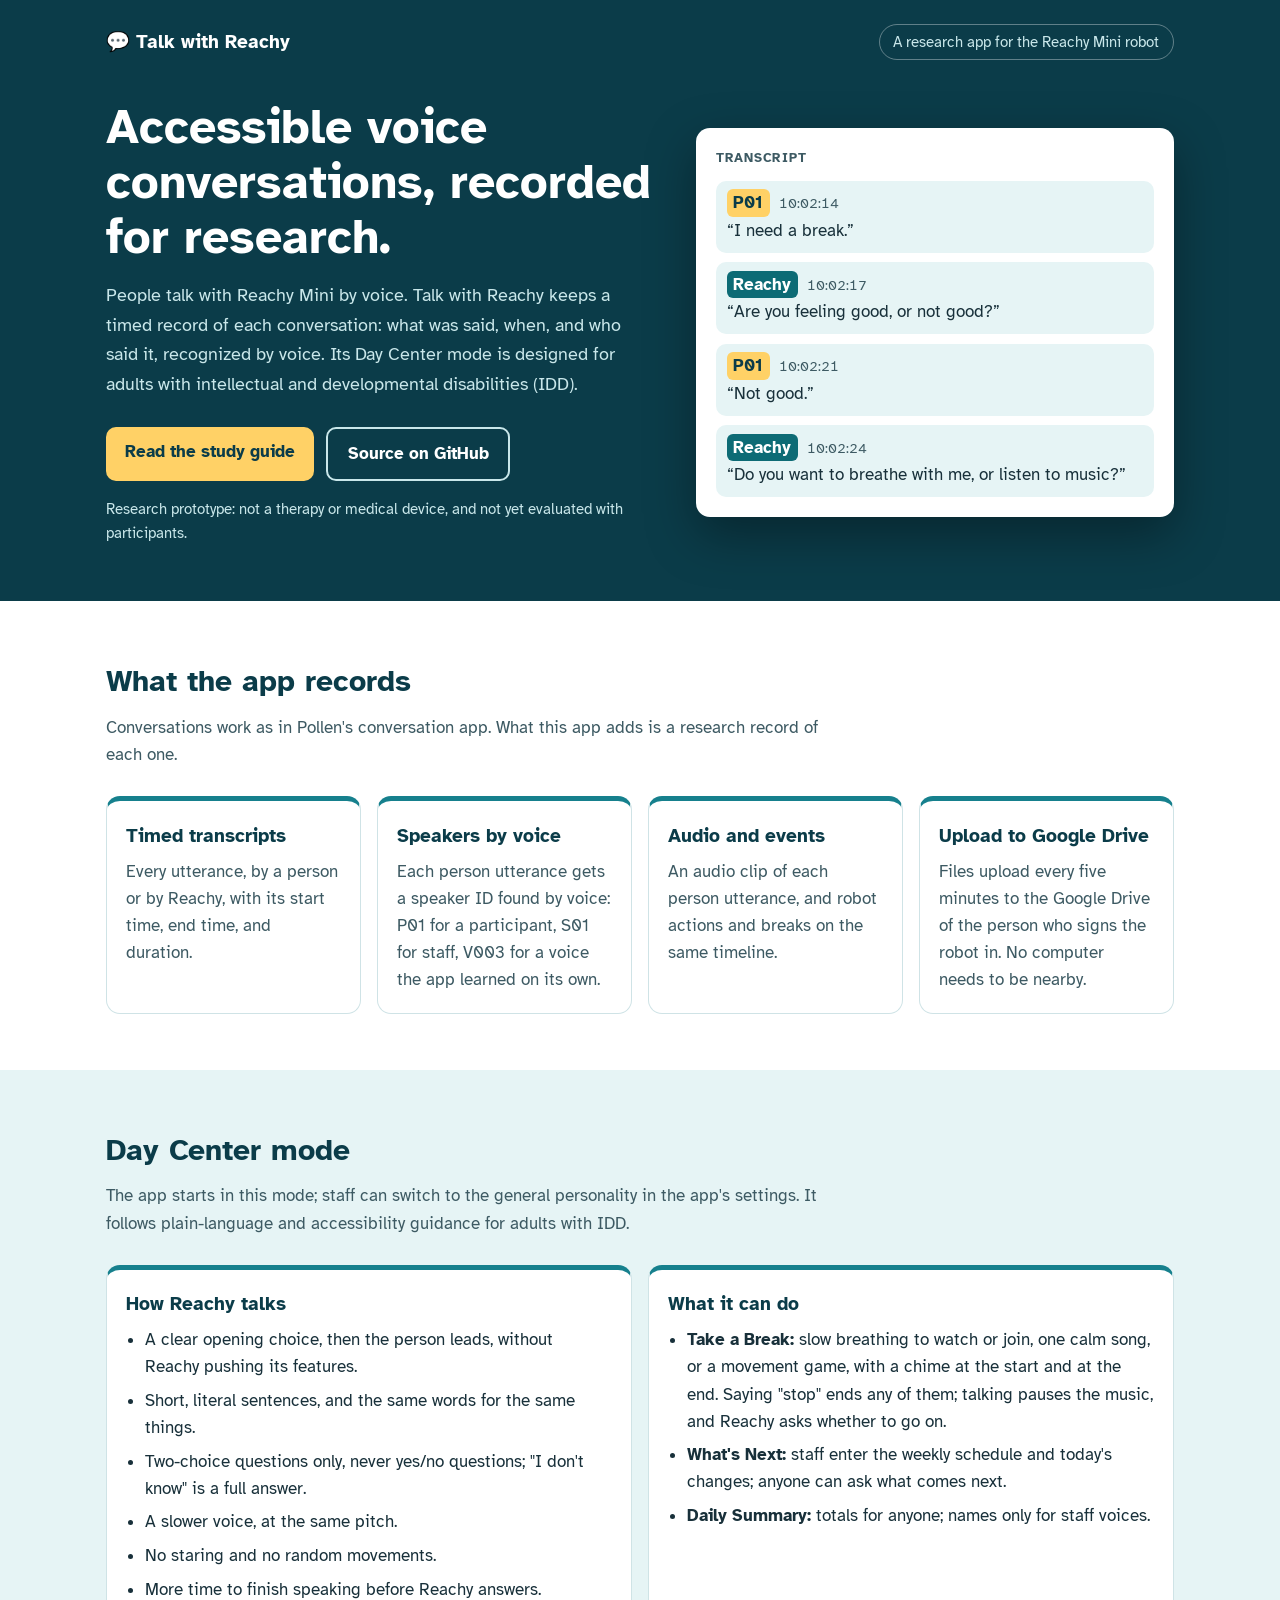
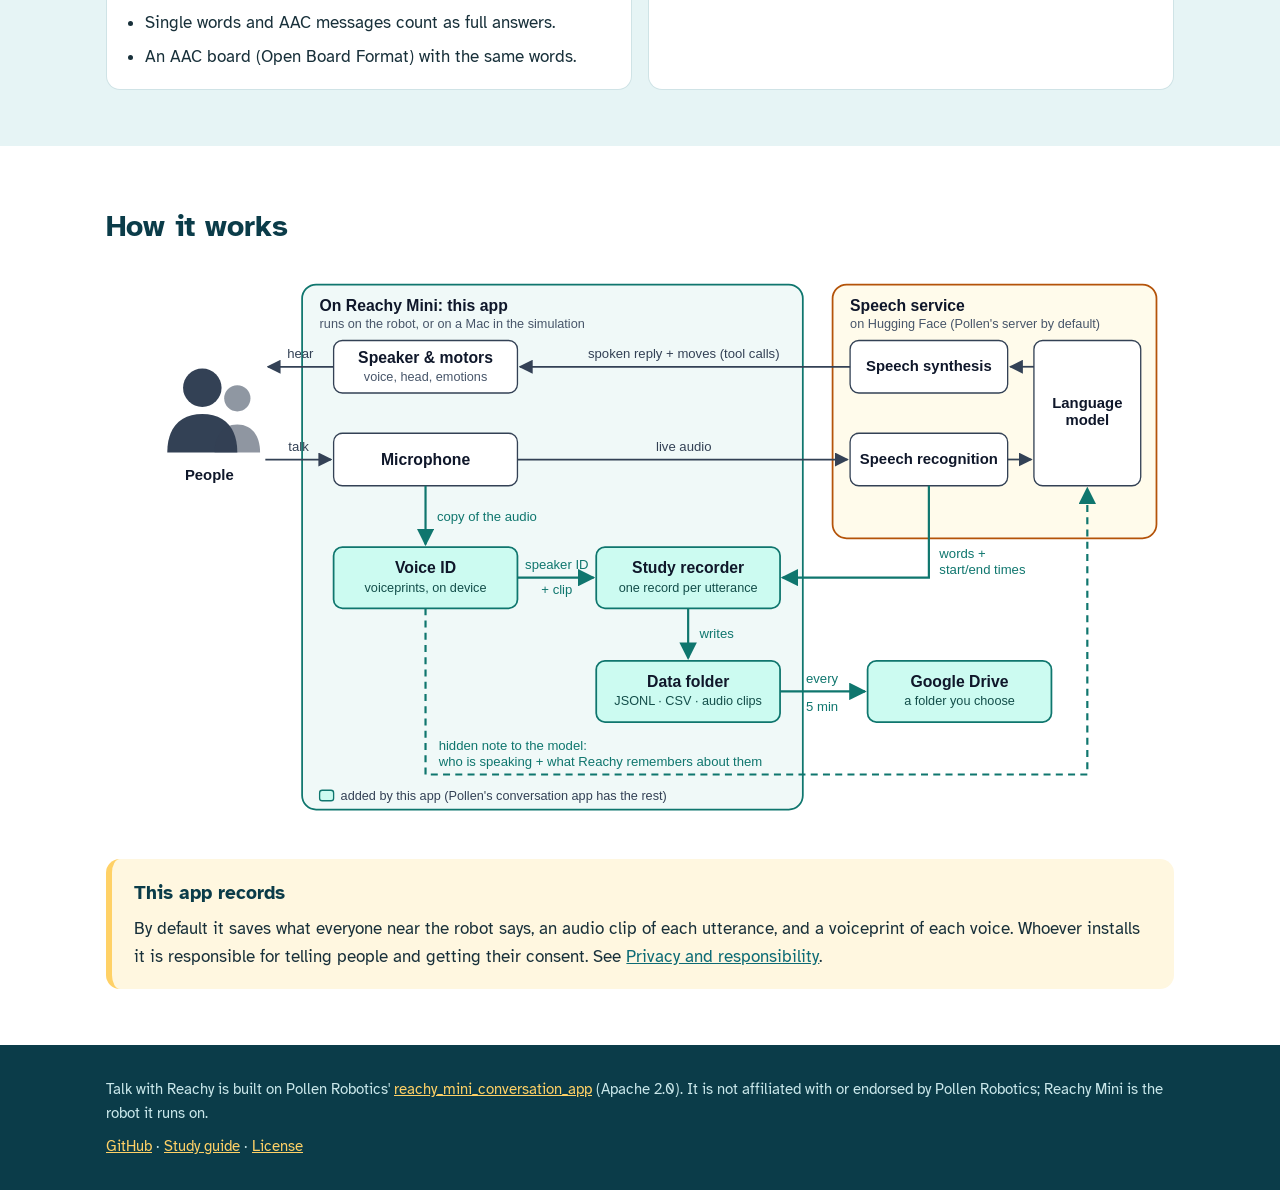
==== commit c8781959: "Version 1.3.10: open with a clear choice, and drop "Please say it again" After a simulation test of " ====
--- a/index.html
+++ b/index.html
@@ -80,7 +80,7 @@
 					<div class="card">
 						<h3>How Reachy talks</h3>
 						<ul>
-							<li>The person leads: Reachy answers what was said and waits, without pushing its features.</li>
+							<li>A clear opening choice, then the person leads, without Reachy pushing its features.</li>
 							<li>Short, literal sentences, and the same words for the same things.</li>
 							<li>Two-choice questions only, never yes/no questions; "I don't know" is a full answer.</li>
 							<li>A slower voice, at the same pitch.</li>
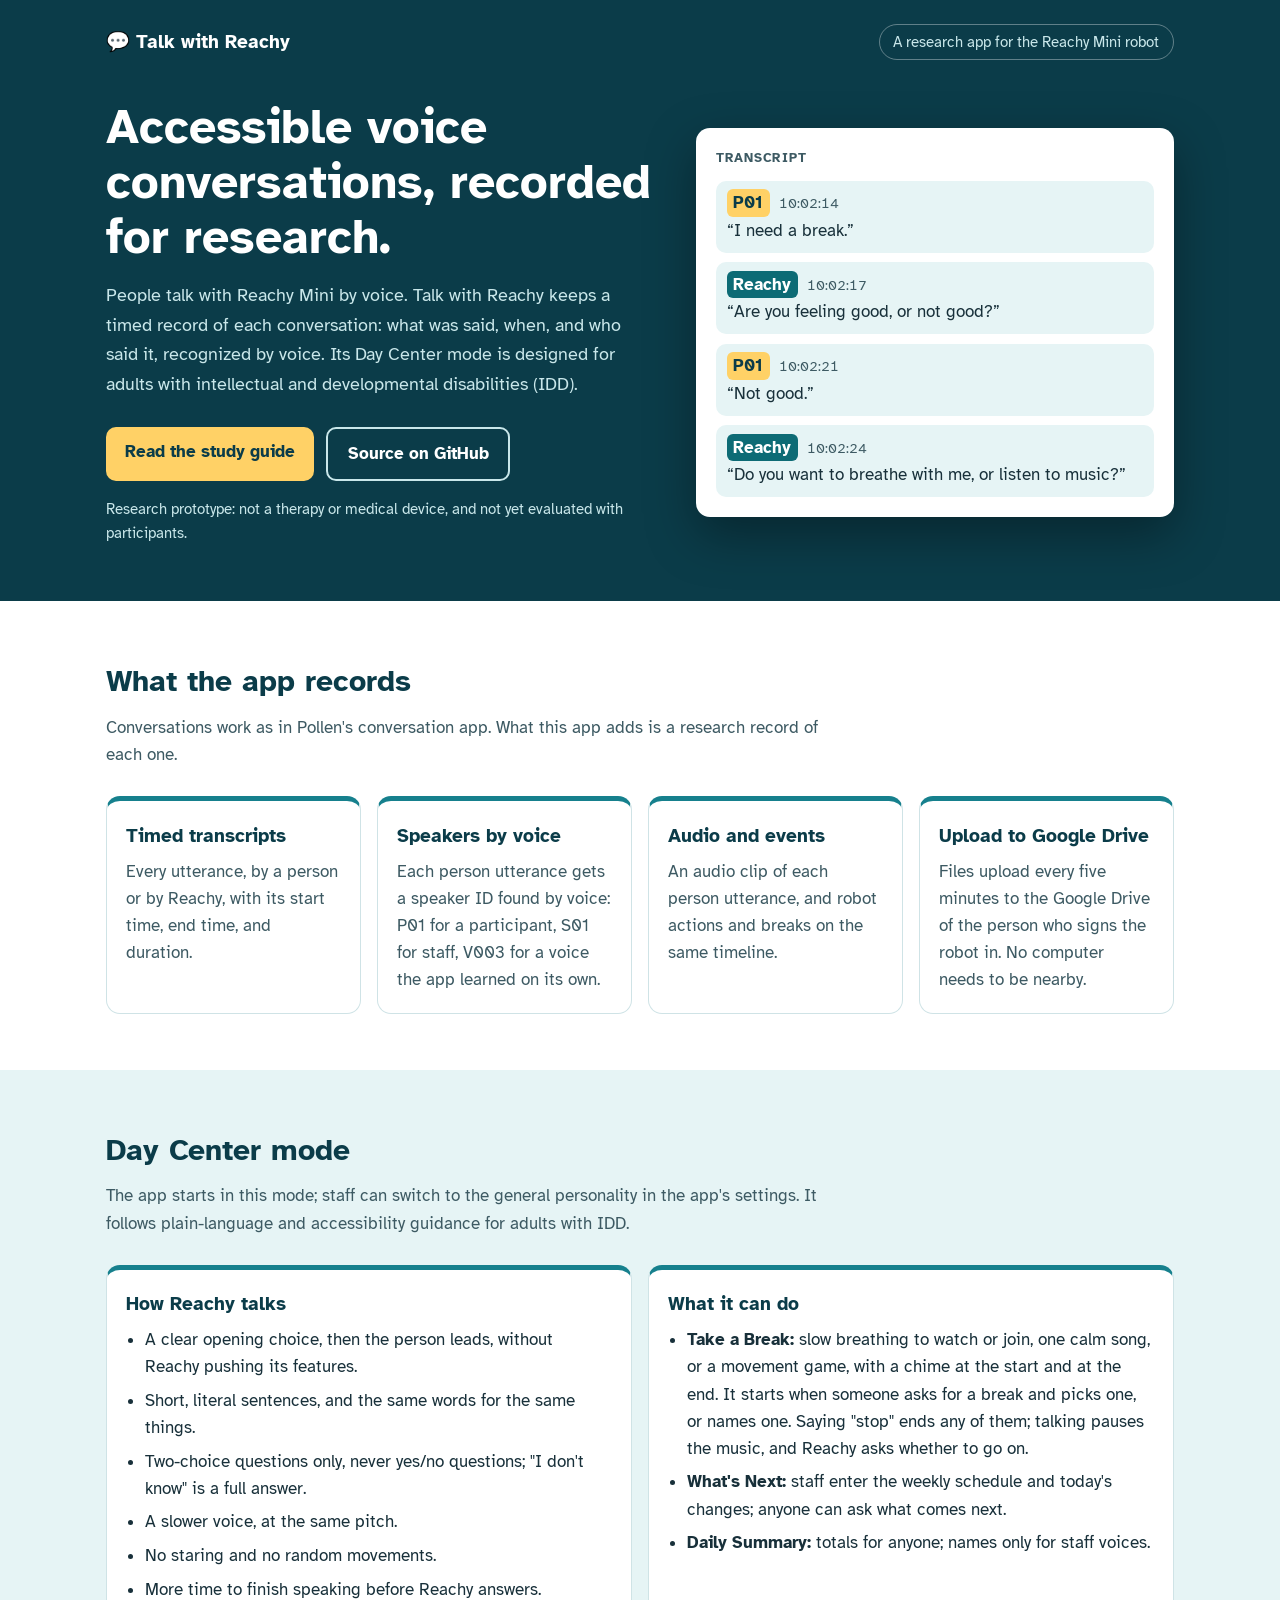
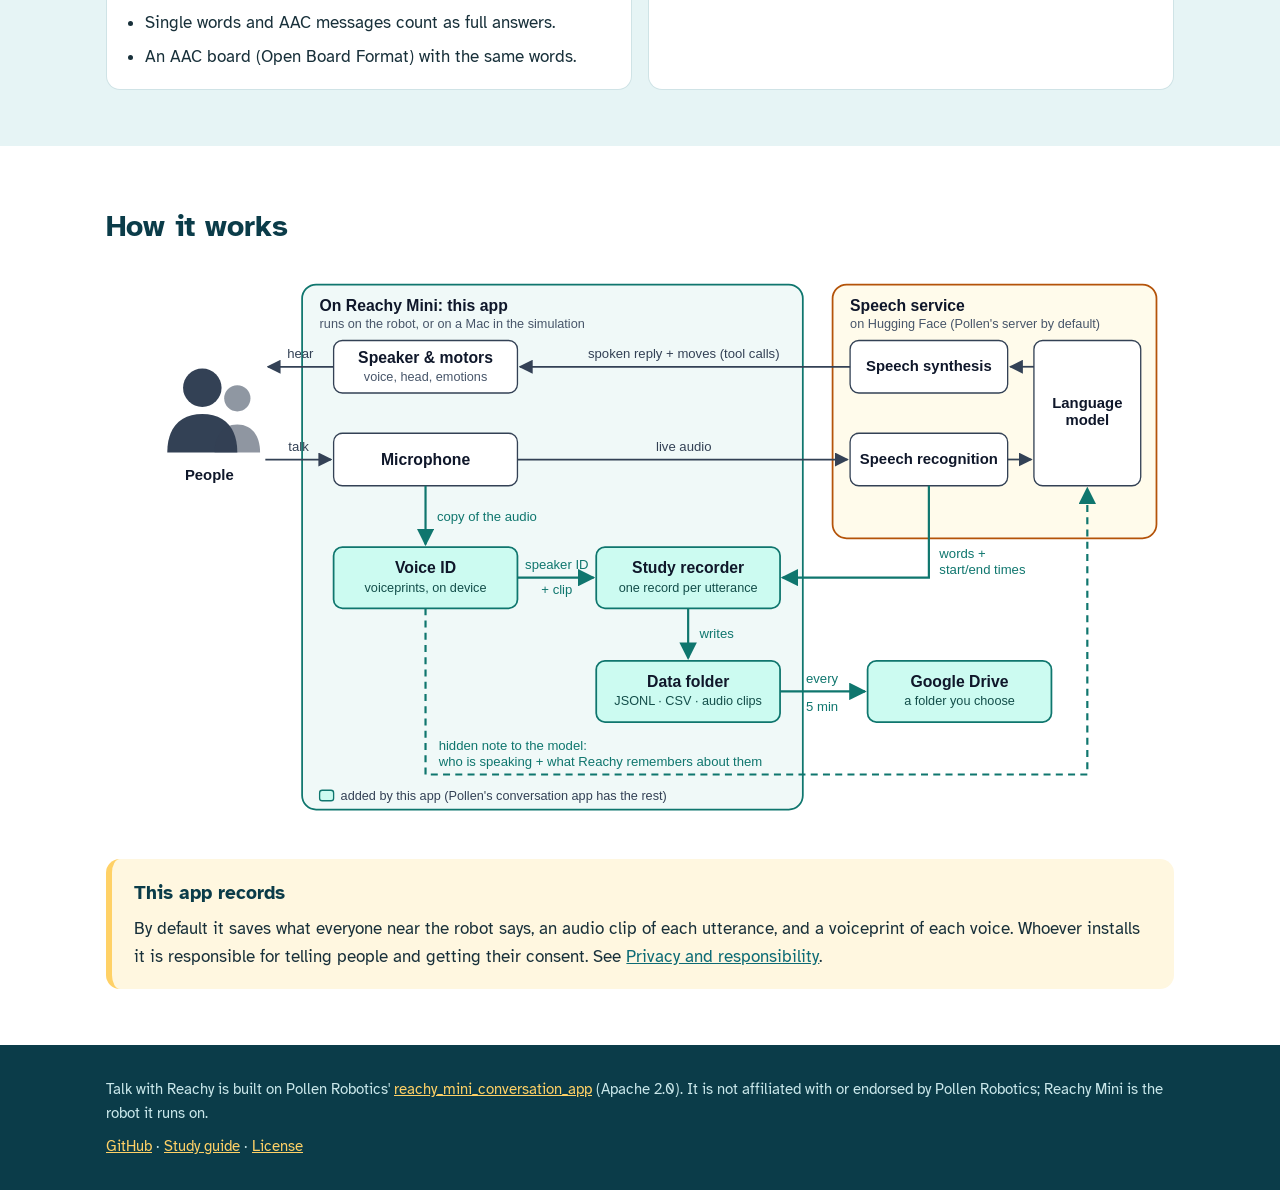
==== commit 5c6893b4: "Version 1.3.12: answer during breaks, and close every question loop in code A robot test of 1.3.11 a" ====
--- a/index.html
+++ b/index.html
@@ -93,7 +93,7 @@
 					<div class="card">
 						<h3>What it can do</h3>
 						<ul>
-							<li><strong>Take a Break:</strong> slow breathing to watch or join, one calm song, or a movement game, with a chime at the start and at the end. Saying "stop" ends any of them; talking pauses the music, and Reachy asks whether to go on.</li>
+							<li><strong>Take a Break:</strong> slow breathing to watch or join, one calm song, or a movement game, with a chime at the start and at the end. It starts when someone asks for a break and picks one, or names one. Saying "stop" ends any of them; talking pauses the music, and Reachy asks whether to go on.</li>
 							<li><strong>What's Next:</strong> staff enter the weekly schedule and today's changes; anyone can ask what comes next.</li>
 							<li><strong>Daily Summary:</strong> totals for anyone; names only for staff voices.</li>
 						</ul>
